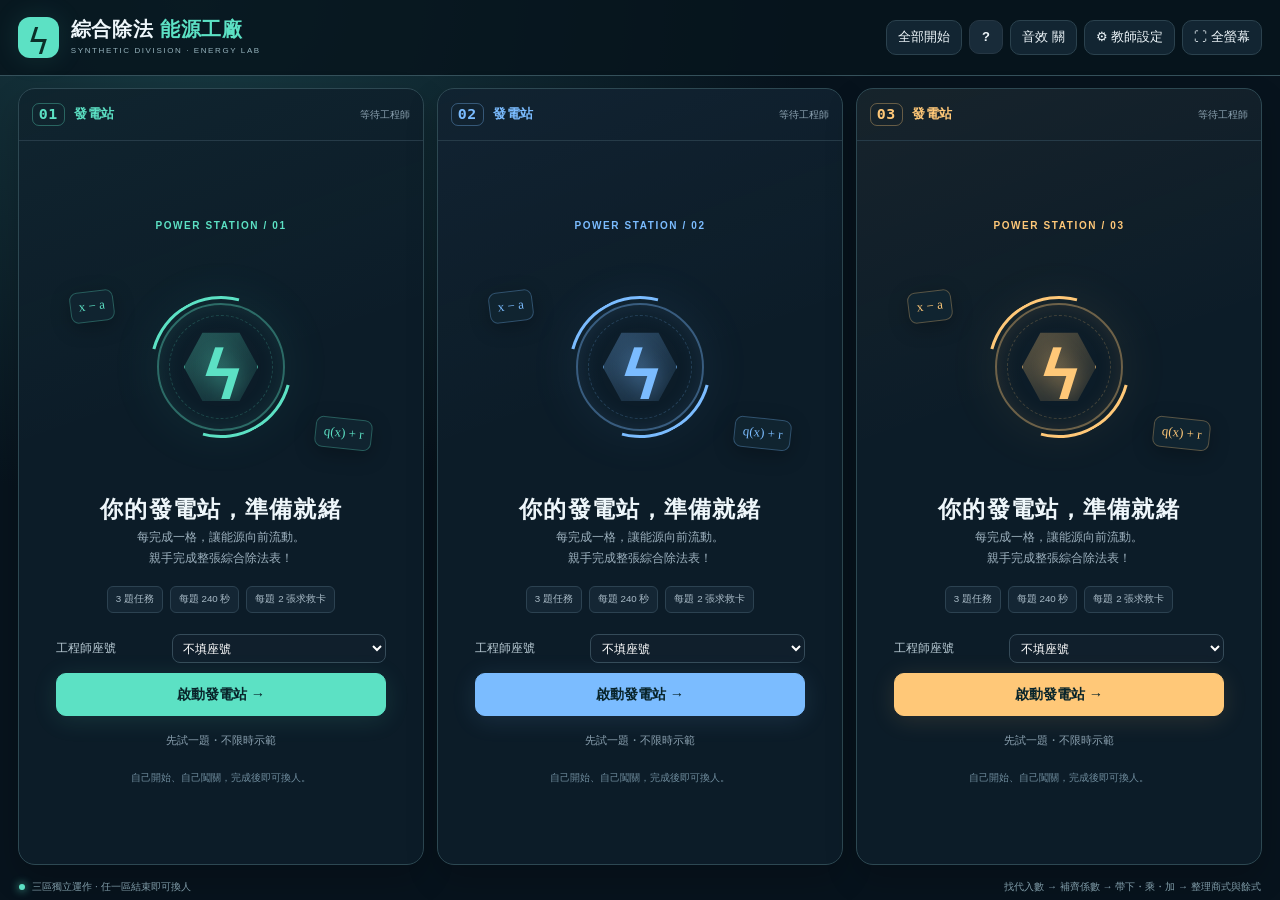
==== index.html @ abb48d7a "Add files via upload v1.1" ====
<!doctype html>
<html lang="zh-Hant">
<head>
  <meta charset="utf-8">
  <meta name="viewport" content="width=device-width, initial-scale=1, maximum-scale=1, user-scalable=no">
  <meta name="theme-color" content="#07141e">
  <meta name="description" content="三人同時、各自獨立練習完整綜合除法的觸控數學遊戲。">
  <title>綜合除法能源工廠｜三人獨立闖關</title>
  <link rel="stylesheet" href="styles.css">
  <script src="math.js" defer></script>
  <script src="app.js" defer></script>
</head>
<body>
  <header class="app-header">
    <div class="brand"><span class="brand-icon">ϟ</span><div><h1>綜合除法<span>能源工廠</span></h1><p>SYNTHETIC DIVISION · ENERGY LAB</p></div></div>
    <nav class="toolbar" aria-label="教師工具">
      <button id="start-all" class="soft">全部開始</button>
      <button id="guide-btn" class="icon-button" title="玩法說明" aria-label="玩法說明">?</button>
      <button id="sound-btn" class="soft" aria-pressed="false">音效 關</button>
      <button id="settings-btn" class="soft">⚙ 教師設定</button>
      <button id="fullscreen-btn" class="soft">⛶ 全螢幕</button>
    </nav>
  </header>
  <main id="lanes" aria-label="三個獨立遊戲區"></main>
  <footer class="app-footer"><span><i class="live-dot"></i>三區獨立運作 · 任一區結束即可換人</span><span id="footer-tip">找代入數 → 補齊係數 → 帶下・乘・加 → 整理商式與餘式</span></footer>
  <dialog id="settings-dialog" class="modal">
    <form id="settings-form">
      <div class="modal-heading"><div><p class="eyebrow">TEACHER CONSOLE</p><h2>教師設定</h2></div><button type="button" data-close="settings-dialog" class="close-button" aria-label="關閉教師設定">×</button></div>
      <p class="modal-note">設定套用至下一回合。開啟設定或說明時，三區計時都會暫停。</p>
      <div class="settings-grid">
        <fieldset><legend>每回合題數</legend><div class="count-row"><label>★ 二次多項式<input name="count2" type="number" min="0" max="10" required></label><label>★★ 三次多項式<input name="count3" type="number" min="0" max="10" required></label><label>★★★ 四次多項式<input name="count4" type="number" min="0" max="10" required></label></div><label class="check"><input name="shuffle" type="checkbox">混合難度順序</label></fieldset>
        <fieldset><legend>作答與提示</legend><label>每題作答時間<select name="seconds"><option value="0">不限時</option><option value="60">60 秒</option><option value="90">90 秒</option><option value="120">120 秒</option><option value="180">180 秒</option><option value="240">240 秒</option><option value="300">300 秒</option><option value="420">420 秒</option><option value="600">600 秒</option></select></label><label>每題求救卡<select name="hints"><option value="0">0 張</option><option value="1">1 張</option><option value="2">2 張</option><option value="3">3 張</option></select></label><label class="check"><input name="guided" type="checkbox">顯示每一步的運算提示</label></fieldset>
        <fieldset><legend>題目數字</legend><label>一般係數範圍<select name="coefficientMax"><option value="3">−3 ～ 3</option><option value="4">−4 ～ 4</option><option value="6">−6 ～ 6</option><option value="9">−9 ～ 9</option></select></label><label>代入數的絕對值上限<select name="rootMax"><option value="1">1</option><option value="2">2</option><option value="3">3</option><option value="4">4</option><option value="5">5</option></select></label><label>額外安排缺項題的機率<select name="missingRate"><option value="0">0%</option><option value="25">25%</option><option value="50">50%</option><option value="75">75%</option><option value="100">100%</option></select></label><label class="check"><input name="leadingOne" type="checkbox">首項係數固定為 1</label><label class="check"><input name="includeZero" type="checkbox">包含除式為 x 的題目</label><small>二次題的係數最多至 ±4、代入數最多至 ±2；首項係數為 ±1～±3，計算過程數值控制在 ±150。</small></fieldset>
        <fieldset><legend>座號與課堂紀錄</legend><div class="count-row two"><label>起始座號<input name="seatMin" type="number" min="1" max="99" required></label><label>結束座號<input name="seatMax" type="number" min="1" max="99" required></label></div><p class="small-copy" id="record-count"></p><button type="button" id="export-btn" class="soft">下載成績 CSV</button><button type="button" id="clear-records" class="text-button">清除紀錄</button><small>設定與最近 100 筆成績儲存在這個瀏覽器；示範練習不列入成績。</small></fieldset>
      </div>
      <p id="settings-error" class="form-error" role="alert"></p>
      <div class="modal-actions"><button type="button" id="defaults-btn" class="soft">恢復預設</button><button type="submit" class="primary">儲存設定</button></div>
    </form>
  </dialog>
  <dialog id="guide-dialog" class="modal guide-modal">
    <div class="modal-heading"><div><p class="eyebrow">HOW TO PLAY</p><h2>讓每一格，都由你完成</h2></div><button data-close="guide-dialog" class="close-button" aria-label="關閉玩法說明">×</button></div>
    <div class="guide-steps"><article><b>01</b><div><h3>找代入數</h3><p>令除式等於 0。例如除以 x + 2，右上角使用 −2。</p></div></article><article><b>02</b><div><h3>補齊係數</h3><p>由高次到常數項依序填入係數；缺少的項也要填 0。</p></div></article><article><b>03</b><div><h3>帶下 → 乘 → 加</h3><p>首項直接帶下。接著用左下的數乘代入數，再與同欄係數相加，反覆完成整張表。</p></div></article><article><b>04</b><div><h3>整理商式與餘式</h3><p>底列最後一格是餘式，其餘是商式係數；商式的次數比被除式少 1。</p></div></article></div>
    <div class="guide-notes"><p>操作亮起的格子，用自己區域的數字鍵盤輸入，再按「確認」。可輸入負數，答錯可以繼續重試。</p><p>每題基本 100 分，每次答錯扣 3 分，基本分最低 20 分；每張求救卡使基本分乘以 0.8。限時模式另加最多 20 分的時間獎勵。未完成的題目不計分，會顯示完整解答。</p></div>
    <button data-close="guide-dialog" class="primary wide">知道了，開始發電！</button>
  </dialog>
  <div id="toast" role="status" aria-live="polite"></div>
</body>
</html>
---- styles.css ----
:root{color-scheme:dark;--bg:#07131d;--surface:#101f2b;--line:#263744;--muted:#8ba1b0;--text:#eef6fa;--mint:#5ce1c4;--font:"Noto Sans TC","Microsoft JhengHei","PingFang TC",sans-serif}
*{box-sizing:border-box;-webkit-tap-highlight-color:transparent}
html,body{height:100%;margin:0;overflow:hidden;overscroll-behavior:none}
body{background:radial-gradient(ellipse at 15% 0%,#183b43 0,transparent 40%),var(--bg);color:var(--text);font:clamp(13px,.95vw,20px)/1.45 var(--font);user-select:none;-webkit-user-select:none;-webkit-touch-callout:none}
button,input,select{font:inherit}button{cursor:pointer;touch-action:manipulation;user-select:none}button:focus-visible,select:focus-visible,input:focus-visible{outline:3px solid var(--mint);outline-offset:3px}button:disabled{cursor:default;opacity:.38}button{color:inherit;border:1px solid var(--line);border-radius:10px;background:#182b39;transition:background .12s,transform .12s}button:active:not(:disabled){transform:translateY(1px);filter:brightness(1.2)}button:hover:not(:disabled){background:#253e4e}button.primary{background:var(--mint);border-color:var(--mint);color:#07251f;font-weight:800;padding:.75em 1.3em}button.primary:hover{background:#8ef0d9}button.soft{padding:.55em .85em;background:#122532;border-color:#2b424e;white-space:nowrap}.text-button{border:0;background:transparent;padding:.6em;color:var(--muted)}.wide{width:100%}.icon-button{width:2.6em;height:2.6em;font-weight:bold}.app-header{height:clamp(58px,8.4vh,92px);padding:0 1.4vw;display:flex;align-items:center;justify-content:space-between;gap:12px;border-bottom:1px solid #35515b;background:#07141dd9}.brand{display:flex;align-items:center;gap:12px;flex-shrink:0}.brand-icon{display:grid;place-items:center;width:clamp(36px,3.2vw,58px);height:clamp(36px,3.2vw,58px);font-size:clamp(30px,2.7vw,52px);background:var(--mint);color:#0b3029;border-radius:12px;box-shadow:0 0 28px #5ce1c420}.brand h1{font-size:clamp(18px,1.55vw,30px);line-height:1.2;margin:0;letter-spacing:.03em}.brand h1 span{color:var(--mint);margin-left:.35em}.brand p{margin:3px 0 0;font-size:clamp(8px,.55vw,11px);letter-spacing:.2em;color:#95b2bc}.toolbar{display:flex;gap:7px;align-items:center}.app-footer{position:absolute;bottom:0;height:26px;width:100%;display:flex;justify-content:space-between;align-items:center;padding:0 1.5vw;color:#7f9ba7;font-size:clamp(10px,.7vw,13px);gap:12px}.live-dot{display:inline-block;width:6px;height:6px;background:var(--mint);border-radius:50%;margin-right:7px;box-shadow:0 0 8px #5ce1c4}
#lanes{height:calc(100dvh - clamp(58px,8.4vh,92px) - 26px);display:grid;grid-template-columns:repeat(3,minmax(0,1fr));gap:clamp(9px,1vw,20px);padding:clamp(9px,1vw,20px) 1.4vw 9px}.lane{--accent:#5ce1c4;--accent-rgb:92,225,196;position:relative;min-width:0;min-height:0;border:1px solid #2d4852;border-radius:17px;background:linear-gradient(160deg,rgba(var(--accent-rgb),.045),transparent 40%),#0c1c28;display:flex;flex-direction:column;overflow:hidden;box-shadow:0 14px 32px #0003}.lane:nth-child(2){--accent:#7bbcff;--accent-rgb:123,188,255}.lane:nth-child(3){--accent:#ffc878;--accent-rgb:255,200,120}.lane-header{height:clamp(43px,5.7vh,66px);display:flex;align-items:center;justify-content:space-between;padding:0 clamp(10px,1vw,20px);border-bottom:1px solid #263b48;flex-shrink:0}.lane-name{display:flex;align-items:center;gap:9px;font-weight:700;color:var(--accent);letter-spacing:.05em}.lane-number{font-family:monospace;font-size:1.15em;border:1px solid rgba(var(--accent-rgb),.35);border-radius:7px;padding:0 6px}.lane-status{font-size:.8em;color:var(--muted);display:flex;gap:8px;align-items:center}.lane-status b{font-variant-numeric:tabular-nums;color:#e7f2f7}.lane-body{padding:clamp(10px,1vw,18px);display:flex;flex-direction:column;min-height:0;flex:1;gap:clamp(6px,.8vh,11px)}.eyebrow{font-size:clamp(10px,.7vw,13px);font-weight:700;letter-spacing:.16em;color:var(--accent,var(--mint));margin:0 0 7px}.ready-body{align-items:center;justify-content:center;text-align:center;gap:clamp(12px,2vh,25px)}.station-visual{width:min(80%,310px);height:clamp(125px,24vh,275px);position:relative;display:flex;align-items:center;justify-content:center}.station-ring{width:clamp(100px,10vw,190px);height:clamp(100px,10vw,190px);border-radius:50%;border:2px solid rgba(var(--accent-rgb),.4);display:flex;justify-content:center;align-items:center;position:relative;box-shadow:inset 0 0 24px rgba(var(--accent-rgb),.12),0 0 55px rgba(var(--accent-rgb),.08)}.station-ring:before{content:"";position:absolute;inset:10px;border:1px dashed rgba(var(--accent-rgb),.2);border-radius:50%;animation:spin 30s linear infinite}.station-ring:after{content:"";position:absolute;inset:-9px;border:3px solid transparent;border-top-color:var(--accent);border-bottom-color:var(--accent);border-radius:50%;transform:rotate(-30deg)}.energy-core{width:60%;height:60%;display:grid;place-items:center;background:linear-gradient(145deg,rgba(var(--accent-rgb),.3),rgba(var(--accent-rgb),.05));border:1px solid rgba(var(--accent-rgb),.6);clip-path:polygon(25% 4%,75% 4%,100% 50%,75% 96%,25% 96%,0 50%);font-size:clamp(40px,5vw,84px);font-weight:900;color:var(--accent);text-shadow:0 0 25px rgba(var(--accent-rgb),.6)}.floating-tag{position:absolute;border:1px solid rgba(var(--accent-rgb),.3);background:#102430;padding:.4em .6em;border-radius:8px;font-family:Georgia,serif;color:var(--accent);box-shadow:0 5px 20px #0004}.tag-one{left:0;top:15%;transform:rotate(-7deg)}.tag-two{right:0;bottom:12%;transform:rotate(6deg)}.station-label{margin:0;font-size:clamp(21px,1.8vw,36px);letter-spacing:.05em}.ready-description{margin:0;color:#9eb2bf;font-size:.9em;line-height:1.8}.mission-pills{display:flex;gap:7px;justify-content:center;flex-wrap:wrap}.mission-pills span{font-size:.75em;padding:5px 8px;border:1px solid #2c4251;background:#142634;border-radius:6px;color:#a9bbc7}.ready-controls{width:min(100%,330px);display:grid;gap:10px;margin-top:3px}.seat-select-row{display:flex;align-items:center;justify-content:space-between;gap:12px;color:#b9cbd5;font-size:.9em}.seat-select-row select{min-width:65%;padding:.55em;border:1px solid #354b59;border-radius:8px;background:#101f2c;color:white}.start-button{background:var(--accent);color:#09252b;font-weight:900;font-size:1.1em;padding:.7em;border-color:var(--accent);box-shadow:0 4px 24px rgba(var(--accent-rgb),.13)}.start-button:hover:not(:disabled){background:var(--accent);filter:brightness(1.1)}.demo-button{background:transparent;color:var(--muted);font-size:.85em;padding:.5em;border:0}.tiny-note{font-size:.75em;color:#708d9e;margin:0}
.question-line{display:flex;align-items:center;justify-content:space-between;gap:6px;color:#9eb3bf;font-size:.8em;flex-shrink:0}.question-line .stars{color:var(--accent);font-size:1.1em;letter-spacing:2px}.question-card{background:#071722;border:1px solid #263d4b;border-radius:11px;padding:clamp(7px,.9vh,13px) 10px;flex-shrink:0}.question-label{font-size:.7em;letter-spacing:.08em;color:#7794a5;margin:0 0 3px}.equation{font-family:Cambria,"Times New Roman",serif;font-size:clamp(20px,1.7vw,36px);line-height:1.3;white-space:nowrap;text-align:center;font-variant-numeric:lining-nums}.equation sup{font-size:.62em;vertical-align:super}.divisor-tag{display:inline-block;color:var(--accent);margin-left:6px}.stage-track{display:grid;grid-template-columns:repeat(4,1fr);gap:4px;flex-shrink:0}.stage-track span{text-align:center;font-size:.67em;padding:4px 1px;border-bottom:2px solid #2a3c48;color:#627f90}.stage-track .done{border-color:rgba(var(--accent-rgb),.5);color:#9bb9c2}.stage-track .current{border-color:var(--accent);color:var(--accent);font-weight:700}.table-wrap{padding:clamp(5px,1vh,14px) 0 0;flex-shrink:0}.synth-table{display:grid;grid-template-columns:23px repeat(var(--cols),minmax(0,1fr)) minmax(35px,.95fr);gap:4px;align-items:center}.row-name{color:#6b8798;font-size:.65em;writing-mode:horizontal-tb;line-height:1.2;text-align:center}.cell{min-width:0;height:clamp(31px,4.8vh,64px);font-family:Cambria,Georgia,serif;font-size:clamp(19px,1.6vw,35px);border:1px solid #2a4150;background:#122736;border-radius:7px;color:#a4bccb;padding:0;display:grid;place-items:center;font-variant-numeric:tabular-nums}.cell .placeholder{font-family:var(--font);font-size:.5em;color:#506e80}.cell.locked{opacity:.65}.cell.filled{color:#e3f1f8;background:#183141;border-color:#345565}.cell.active{border:2px solid var(--accent);color:var(--accent);background:rgba(var(--accent-rgb),.1);box-shadow:0 0 15px rgba(var(--accent-rgb),.13)}.cell.active .placeholder{color:var(--accent);font-size:.55em}.root-cell{border-left:3px solid var(--accent);margin-left:2px}.root-spacer{height:100%;border-left:1px solid #385161;margin-left:2px}.pass-arrow{font-size:1.1em;text-align:center;color:#6f91a5}.sum-rule{height:1px;grid-column:2/-2;background:#557180;margin:2px 0}.bottom-cell.remainder-cell{background:#302b20;border-color:#61533a;color:#e2c78e}.bottom-cell.remainder-cell.active{border-color:var(--accent);background:rgba(var(--accent-rgb),.1)}.answer-group-label{grid-column:2 / span var(--degree);text-align:center;font-size:.65em;color:#7da2b2;border-top:2px solid #426376;padding:3px 0 0}.remainder-label{font-size:.65em;color:#c5ab76;text-align:center;border-top:2px solid #8f7746;padding:3px 0 0}.result-area{border:1px solid #263d4b;background:#0a1924;border-radius:10px;padding:6px 9px;display:flex;align-items:center;gap:9px;flex-shrink:0}.result-label{font-size:.7em;color:#7d9bac;min-width:2.5em;line-height:1.4}.quotient-inputs{display:grid;grid-template-columns:repeat(var(--degree),minmax(0,1fr));gap:4px;flex:1;min-width:0}.output-cell{height:clamp(27px,3.8vh,47px);font-size:clamp(17px,1.4vw,28px)}.output-item{min-width:0}.output-item small{display:block;font-family:Cambria,serif;text-align:center;font-size:.6em;color:#7796a7;line-height:1.25}.remainder-output{width:20%;min-width:48px}.remainder-output .output-cell{width:100%}.operation-box{background:rgba(var(--accent-rgb),.055);border-left:3px solid var(--accent);border-radius:5px;padding:6px 9px;min-height:clamp(49px,7vh,88px);display:flex;flex-direction:column;justify-content:center;flex-shrink:0}.operation-title{font-weight:700;font-size:clamp(13px,1.02vw,21px);color:#dcebf2;line-height:1.4}.operation-sub{color:#8ba9ba;font-size:.74em;line-height:1.45;margin-top:2px}.operation-box.error{border-color:#ff8d8d;background:#ff79790b}.operation-box.error .operation-title{color:#ffb3b3}.operation-box.hint .operation-title{color:#ffe0a0}.operation-box.hint{border-color:#ffd185}.answer-controls{display:flex;gap:7px;align-items:center;margin-top:auto;flex-shrink:0}.entry-display{height:clamp(33px,4.9vh,60px);border:1px solid #395666;border-radius:8px;background:#061621;display:flex;align-items:center;justify-content:space-between;padding:0 11px;flex:1;font-family:Cambria,serif;font-size:clamp(22px,1.9vw,35px);color:var(--accent);font-variant-numeric:tabular-nums}.entry-display:empty:before{content:"輸入數字";font-family:var(--font);font-size:.45em;color:#607e91}.entry-display.empty{color:#5e7c8f;font-family:var(--font);font-size:.8em}.hint-button{height:clamp(33px,4.9vh,60px);font-size:.73em;background:#302b20;color:#f2ce8d;border-color:#615038;padding:0 9px;white-space:nowrap}.keypad{display:grid;grid-template-columns:repeat(4,1fr);gap:clamp(4px,.5vh,7px);flex-shrink:0}.keypad button{height:clamp(31px,4.9vh,60px);font-size:clamp(17px,1.4vw,30px);font-weight:600;background:#1a3040;border-color:#2d485a;border-radius:8px;padding:0;position:relative}.keypad button.utility{font-size:clamp(12px,.85vw,18px);background:#122636;color:#a1bbc9}.keypad button.confirm{background:var(--accent);border-color:var(--accent);color:#09252b;font-size:clamp(14px,1.1vw,23px);font-weight:800;grid-column:span 2}.keypad button.zero{grid-column:span 2}.mini-footer{display:flex;justify-content:space-between;gap:8px;font-size:.64em;color:#69899a;flex-shrink:0}.mini-footer .danger{color:#ff9d93}.energy-meter{height:3px;background:#253846;flex-shrink:0;margin-top:-2px;border-radius:5px;overflow:hidden}.energy-meter span{display:block;height:100%;background:var(--accent);transition:width .2s;box-shadow:0 0 10px var(--accent)}.timer.urgent{color:#ffab93;animation:blink 1s infinite}.pause-badge{color:#ffe0a0;font-size:.75em}
.question-complete{justify-content:center;align-items:center;text-align:center;gap:clamp(8px,1.6vh,22px)}.completion-icon{height:clamp(58px,10vh,110px);width:clamp(58px,10vh,110px);display:grid;place-items:center;border-radius:50%;border:2px solid var(--accent);color:var(--accent);font-size:clamp(32px,4vw,70px);background:rgba(var(--accent-rgb),.1);box-shadow:0 0 40px rgba(var(--accent-rgb),.12)}.completion-icon.timeout{color:#ffc878;border-color:#ffc878}.question-complete h2{font-size:clamp(23px,2vw,40px);margin:0}.score-gain{font-size:clamp(24px,2.2vw,44px);font-weight:900;color:var(--accent);line-height:1.1}.score-gain small{font-size:.4em;font-weight:400;color:#91aebb;margin-left:5px}.solution-card{padding:clamp(10px,1.3vh,20px);background:#071722;border:1px solid #314b5b;border-radius:10px;width:100%;text-align:left}.solution-card .solution-title{font-size:.75em;color:#8ca9b9;margin:0 0 5px}.solution-math{font-family:Cambria,"Times New Roman",serif;font-size:clamp(21px,1.7vw,34px);color:var(--accent);line-height:1.6}.identity{font-family:Cambria,serif;font-size:.9em;color:#9eb9c6;margin:9px 0 0;line-height:1.8;word-break:break-word}.review-table{width:100%;max-width:400px;display:grid;grid-template-columns:repeat(var(--cols),1fr) 1fr;gap:4px;font-family:Cambria,serif;font-size:clamp(18px,1.3vw,28px);text-align:center}.review-table span{padding:2px}.review-table .review-root{border-left:2px solid var(--accent);color:var(--accent)}.review-table .review-bottom{border-top:1px solid #688597;color:var(--accent)}.round-stats{display:grid;grid-template-columns:repeat(3,1fr);gap:8px;width:100%}.stat-box{padding:9px 2px;border:1px solid #294452;border-radius:9px;background:#102432}.stat-box b{display:block;color:#d6eaf4;font-size:clamp(19px,1.6vw,32px)}.stat-box span{color:#8ba7b7;font-size:.7em}.result-caption{color:#91a9b8;font-size:.82em;margin:0}.end-controls{display:grid;gap:9px;width:min(100%,330px)}.secondary{padding:.65em;background:transparent;color:#8eaab9}.celebrate .completion-icon{animation:pop .45s ease}.energy-particle{position:absolute;width:6px;height:6px;border-radius:2px;background:var(--accent);pointer-events:none;animation:particle .8s ease forwards;z-index:5;left:50%;top:50%}.lane.success-flash{box-shadow:inset 0 0 35px rgba(var(--accent-rgb),.14)}
.modal{width:min(920px,92vw);max-height:90dvh;overflow:auto;padding:clamp(18px,2.5vw,35px);background:#10212f;border:1px solid #406273;border-radius:20px;color:var(--text);box-shadow:0 30px 130px #0009;font-size:16px;user-select:text}.modal::backdrop{background:#020b12c9;backdrop-filter:blur(7px)}.modal-heading{display:flex;justify-content:space-between;align-items:center;gap:16px}.modal-heading h2{font-size:28px;margin:0}.close-button{width:38px;height:38px;background:#1c3342;border-color:#355363;font-size:25px;line-height:1}.modal-note{font-size:14px;color:#8ba8b9;margin:16px 0 22px}.settings-grid{display:grid;grid-template-columns:1fr 1fr;gap:18px}.settings-grid fieldset{margin:0;border:1px solid #304b5c;border-radius:12px;padding:14px}.settings-grid legend{padding:0 8px;color:#a6c9d7;font-weight:700}.settings-grid label{display:flex;align-items:center;justify-content:space-between;gap:10px;font-size:14px;margin:10px 0}.settings-grid select,.settings-grid input[type=number]{background:#071a27;color:#e2f2fa;border:1px solid #38596c;border-radius:6px;padding:8px;min-width:85px;max-width:52%}.settings-grid input[type=number]{width:65px;min-width:55px;text-align:center}.settings-grid .check{justify-content:flex-start}.settings-grid .check input{width:18px;height:18px;accent-color:var(--mint);margin:0}.settings-grid small{font-size:12px;color:#7c9bab;line-height:1.7;display:block;margin-top:10px}.small-copy{color:#93b0bf;font-size:14px}.form-error{color:#ffa5a5;font-size:14px}.modal-actions{display:flex;justify-content:space-between;gap:12px;margin-top:20px}.guide-modal{width:min(700px,92vw)}.guide-steps{display:grid;gap:15px;margin:26px 0}.guide-steps article{display:flex;gap:16px;align-items:flex-start}.guide-steps article>b{flex-shrink:0;font-family:monospace;color:var(--mint);font-size:22px;border:1px solid #3a706c;border-radius:9px;width:47px;height:47px;display:grid;place-items:center}.guide-steps h3{margin:0 0 5px;font-size:18px}.guide-steps p{margin:0;color:#9ab4c3;font-size:14px;line-height:1.7}.guide-notes{border-top:1px solid #324d5f;padding-top:5px;margin-bottom:20px;font-size:13px;color:#8fabbc;line-height:1.8}#toast{position:fixed;bottom:38px;left:50%;transform:translateX(-50%) translateY(25px);background:#244353;border:1px solid #4e7c8f;color:#e1f2fa;padding:12px 24px;border-radius:10px;z-index:30;opacity:0;pointer-events:none;transition:.2s;font-size:15px;max-width:85vw;text-align:center}#toast.show{opacity:1;transform:translateX(-50%) translateY(0)}
@keyframes spin{to{transform:rotate(360deg)}}@keyframes blink{50%{opacity:.5}}@keyframes pop{50%{transform:scale(1.13)}}@keyframes particle{to{transform:translate(var(--dx),var(--dy)) rotate(120deg);opacity:0}}
@media(min-height:1000px){.lane-body{gap:12px}.table-wrap{padding-top:14px}.synth-table{gap:7px}.result-area{padding:9px 12px}.operation-box{padding:10px 12px}.mini-footer{font-size:.7em}}
@media(max-height:760px){.lane-body{gap:5px;padding:9px}.ready-body{gap:12px}.question-line{font-size:.72em}.table-wrap{padding-top:3px}.synth-table{gap:3px}.result-area{padding:4px 6px}.operation-box{padding:5px 8px;min-height:47px}.operation-sub{font-size:.69em}.stage-track span{padding:3px 0}.app-footer{height:21px}#lanes{height:calc(100dvh - clamp(58px,8.4vh,92px) - 21px)}.toolbar button{font-size:12px}.ready-description{font-size:.8em}.station-visual{height:145px}.question-complete{gap:9px}.identity{font-size:.8em}}
@media(max-width:1050px){.brand p{display:none}.toolbar{gap:5px}.toolbar .soft{padding:7px 8px}.brand h1{font-size:16px}.brand-icon{width:32px;height:32px;font-size:28px}.brand{gap:7px}.brand h1 span{display:block;margin:0}.synth-table{grid-template-columns:18px repeat(var(--cols),minmax(0,1fr)) minmax(29px,.85fr)}.cell{font-size:19px}.operation-title{font-size:12px}.operation-sub{font-size:10px}.hint-button{font-size:10px;padding:0 6px}.lane-header{padding:0 9px}.lane-name{gap:5px}.lane-status{font-size:.7em}.mini-footer{font-size:9px}.question-card{padding:6px}.equation{font-size:19px}#footer-tip{display:none}}
@media(max-width:650px){.app-header{height:62px;padding:0 9px}.brand h1{font-size:13px}.brand-icon{display:none}.toolbar{gap:4px}.toolbar .soft{padding:6px;font-size:10px}.icon-button{width:26px;height:29px}#start-all{display:none}#lanes{grid-template-columns:1fr;height:calc(100dvh - 86px);overflow-y:auto;scroll-snap-type:y mandatory;padding:8px;gap:10px}.lane{min-height:calc(100dvh - 102px);scroll-snap-align:start}.lane-body{padding:10px 14px}.lane-header{min-height:42px}.equation{font-size:25px}.cell{font-size:23px}.operation-title{font-size:15px}.operation-sub{font-size:12px}.hint-button{font-size:12px}.mini-footer{font-size:10px}.ready-body{gap:18px}.station-visual{height:180px}.station-ring{width:140px;height:140px}.settings-grid{grid-template-columns:1fr}.modal{padding:20px}.modal-heading h2{font-size:23px}.app-footer{font-size:9px;justify-content:center}.question-complete{gap:14px}}
@media(prefers-reduced-motion:reduce){*,*:before,*:after{animation:none!important;transition:none!important}}
.sum-rule{grid-column:1/-1}
.output-cell{width:100%}
#lanes{touch-action:none}
@media(max-width:650px){#lanes{touch-action:pan-y}}
.cell:disabled{opacity:1;cursor:default}
.cell.locked:disabled{opacity:.5}
.completed-table-mini{flex-shrink:0;display:flex;justify-content:center;padding:5px 0}
@media(max-height:760px) and (min-width:651px){.question-label,.stage-track{display:none}.question-card{padding:7px}.table-wrap{padding-top:0}.cell{height:32px}.keypad button{height:32px}.answer-controls .entry-display,.hint-button{height:32px}.completed-table-mini{padding:0}.review-table span{padding:1px}.review-table{font-size:19px}.operation-box{min-height:43px}.mini-footer{line-height:1.1}}
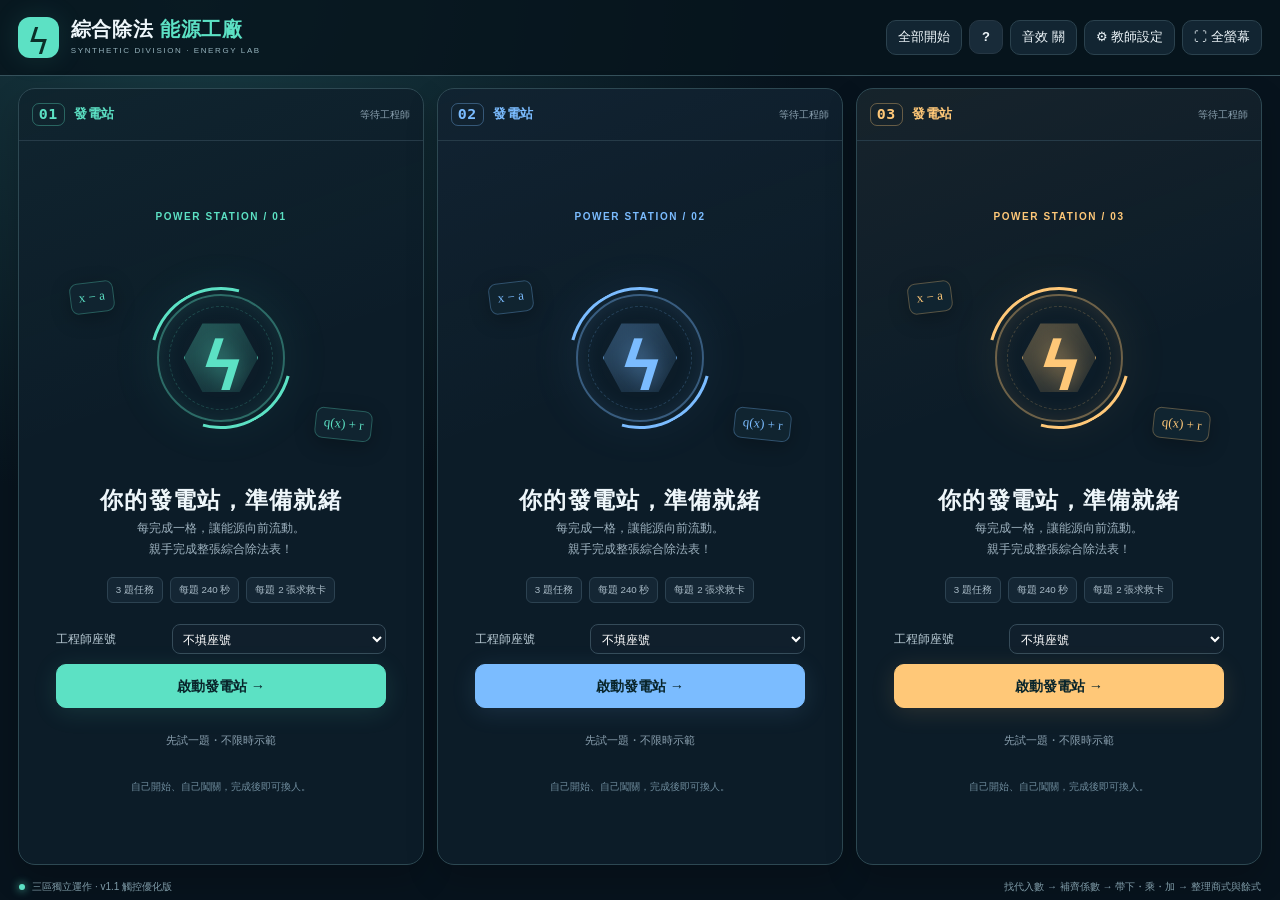
==== commit ee91e8a5: "Add files via upload v1.3" ====
--- a/index.html
+++ b/index.html
@@ -6,9 +6,10 @@
   <meta name="theme-color" content="#07141e">
   <meta name="description" content="三人同時、各自獨立練習完整綜合除法的觸控數學遊戲。">
   <title>綜合除法能源工廠｜三人獨立闖關</title>
-  <link rel="stylesheet" href="styles.css">
-  <script src="math.js" defer></script>
-  <script src="app.js" defer></script>
+  <link rel="stylesheet" href="styles.css?v=1.1.0">
+  <script src="math.js?v=1.1.0" defer></script>
+  <script src="touch-input.js?v=1.1.0" defer></script>
+  <script src="app.js?v=1.1.0" defer></script>
 </head>
 <body>
   <header class="app-header">
@@ -22,11 +23,12 @@
     </nav>
   </header>
   <main id="lanes" aria-label="三個獨立遊戲區"></main>
-  <footer class="app-footer"><span><i class="live-dot"></i>三區獨立運作 · 任一區結束即可換人</span><span id="footer-tip">找代入數 → 補齊係數 → 帶下・乘・加 → 整理商式與餘式</span></footer>
+  <footer class="app-footer"><span><i class="live-dot"></i>三區獨立運作 · v1.1 觸控優化版</span><span id="footer-tip">找代入數 → 補齊係數 → 帶下・乘・加 → 整理商式與餘式</span></footer>
   <dialog id="settings-dialog" class="modal">
     <form id="settings-form">
       <div class="modal-heading"><div><p class="eyebrow">TEACHER CONSOLE</p><h2>教師設定</h2></div><button type="button" data-close="settings-dialog" class="close-button" aria-label="關閉教師設定">×</button></div>
       <p class="modal-note">設定套用至下一回合。開啟設定或說明時，三區計時都會暫停。</p>
+      <button type="button" id="touch-test-btn" class="soft">三人觸控測試</button>
       <div class="settings-grid">
         <fieldset><legend>每回合題數</legend><div class="count-row"><label>★ 二次多項式<input name="count2" type="number" min="0" max="10" required></label><label>★★ 三次多項式<input name="count3" type="number" min="0" max="10" required></label><label>★★★ 四次多項式<input name="count4" type="number" min="0" max="10" required></label></div><label class="check"><input name="shuffle" type="checkbox">混合難度順序</label></fieldset>
         <fieldset><legend>作答與提示</legend><label>每題作答時間<select name="seconds"><option value="0">不限時</option><option value="60">60 秒</option><option value="90">90 秒</option><option value="120">120 秒</option><option value="180">180 秒</option><option value="240">240 秒</option><option value="300">300 秒</option><option value="420">420 秒</option><option value="600">600 秒</option></select></label><label>每題求救卡<select name="hints"><option value="0">0 張</option><option value="1">1 張</option><option value="2">2 張</option><option value="3">3 張</option></select></label><label class="check"><input name="guided" type="checkbox">顯示每一步的運算提示</label></fieldset>
@@ -37,6 +39,19 @@
       <div class="modal-actions"><button type="button" id="defaults-btn" class="soft">恢復預設</button><button type="submit" class="primary">儲存設定</button></div>
     </form>
   </dialog>
+  <dialog id="touch-dialog" class="modal touch-modal">
+    <div class="modal-heading"><h2>三人觸控測試</h2><button data-close="touch-dialog" class="close-button" aria-label="關閉觸控測試">×</button></div>
+    <p class="modal-note">三人各按一區：每按下一次，數字應立即加 1。接著三人同時按住，確認「最多同時觸點」是否達到 3。測試期間遊戲計時暫停。</p>
+    <div id="touch-pads" class="touch-pads">
+      <button data-action="test" data-pad="0">左區<b>0</b><span>次有效輸入</span></button>
+      <button data-action="test" data-pad="1">中區<b>0</b><span>次有效輸入</span></button>
+      <button data-action="test" data-pad="2">右區<b>0</b><span>次有效輸入</span></button>
+    </div>
+    <p class="touch-stats">目前觸點 <b id="touch-current">0</b> · 最多同時觸點 <b id="touch-max">0</b></p>
+    <p id="touch-source" class="small-copy">等待操作</p>
+    <p class="small-copy">這裡顯示網頁實際收到的觸控。若三人同時按住仍只有 1 點，或次數沒有增加，可用同一頁比較無線 Touchback 與有線 USB 觸控回傳。使用一般滑鼠測試時，不會顯示多個觸點。</p>
+    <button id="touch-reset" class="soft">重新計數</button>
+  </dialog>
   <dialog id="guide-dialog" class="modal guide-modal">
     <div class="modal-heading"><div><p class="eyebrow">HOW TO PLAY</p><h2>讓每一格，都由你完成</h2></div><button data-close="guide-dialog" class="close-button" aria-label="關閉玩法說明">×</button></div>
     <div class="guide-steps"><article><b>01</b><div><h3>找代入數</h3><p>令除式等於 0。例如除以 x + 2，右上角使用 −2。</p></div></article><article><b>02</b><div><h3>補齊係數</h3><p>由高次到常數項依序填入係數；缺少的項也要填 0。</p></div></article><article><b>03</b><div><h3>帶下 → 乘 → 加</h3><p>首項直接帶下。接著用左下的數乘代入數，再與同欄係數相加，反覆完成整張表。</p></div></article><article><b>04</b><div><h3>整理商式與餘式</h3><p>底列最後一格是餘式，其餘是商式係數；商式的次數比被除式少 1。</p></div></article></div>
--- a/styles.css
+++ b/styles.css
@@ -20,4 +20,18 @@
 .cell:disabled{opacity:1;cursor:default}
 .cell.locked:disabled{opacity:.5}
 .completed-table-mini{flex-shrink:0;display:flex;justify-content:center;padding:5px 0}
-@media(max-height:760px) and (min-width:651px){.question-label,.stage-track{display:none}.question-card{padding:7px}.table-wrap{padding-top:0}.cell{height:32px}.keypad button{height:32px}.answer-controls .entry-display,.hint-button{height:32px}.completed-table-mini{padding:0}.review-table span{padding:1px}.review-table{font-size:19px}.operation-box{min-height:43px}.mini-footer{line-height:1.1}}
+.work-area{display:contents}
+#lanes button[data-key],#lanes button[data-action],#touch-pads button{touch-action:none}
+#lanes button:active:not(:disabled),#lanes button.touch-pressed:not(:disabled),#touch-pads button.touch-pressed{transform:none;filter:brightness(1.35);box-shadow:inset 0 0 0 2px #d2ffefb0}
+.keypad button{height:clamp(44px,5.2vh,68px);min-height:44px}
+.hint-button,.start-button,.demo-button{min-height:44px}
+.mini-footer{align-items:center}
+.mini-footer button[data-action="leave"]{min-height:32px;min-width:70px}
+.touch-pads{display:grid;grid-template-columns:repeat(3,minmax(0,1fr));gap:16px;touch-action:none;user-select:none}
+.touch-pads button{height:230px;font-size:22px;border:2px solid #5ce1c4;background:#143a3b;color:#b5fff0}
+.touch-pads button:nth-child(2){border-color:#7bbcff;background:#193752;color:#c8e2ff}
+.touch-pads button:nth-child(3){border-color:#ffc878;background:#42331e;color:#ffe4bb}
+.touch-pads b{display:block;font-size:64px;font-variant-numeric:tabular-nums}
+.touch-pads span{display:block;font-size:14px}
+.touch-stats{text-align:center;font-size:20px}.touch-stats b{color:var(--mint)}
+@media(max-height:760px) and (min-width:651px){.question-label,.stage-track{display:none}.question-card{padding:7px}.table-wrap{padding-top:0}.cell{height:32px}.keypad button{height:44px}.answer-controls .entry-display,.hint-button{height:32px}.completed-table-mini{padding:0}.review-table span{padding:1px}.review-table{font-size:19px}.operation-box{min-height:43px}.mini-footer{line-height:1.1}}
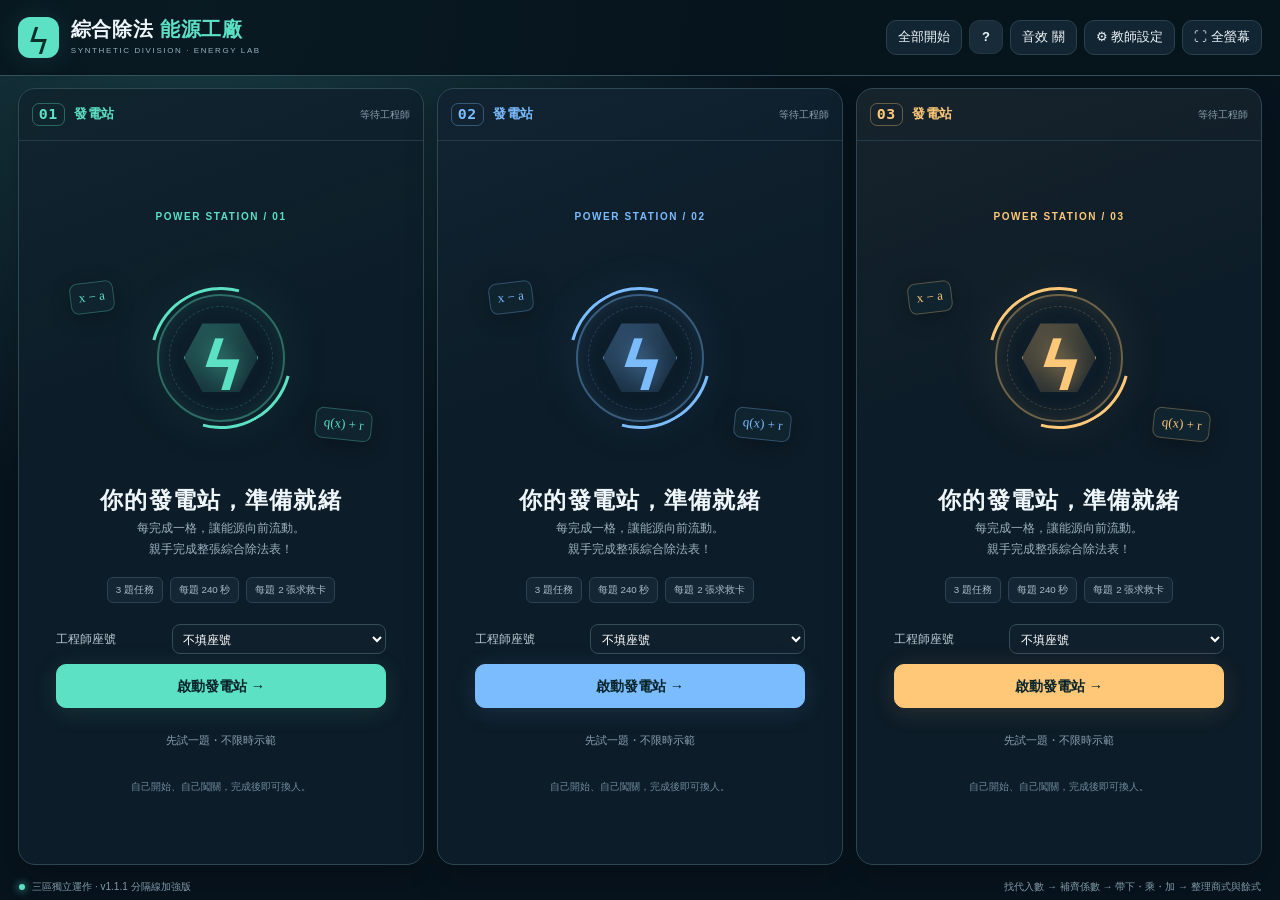
==== commit 837d59b0: "Add files via upload v1.1.1" ====
--- a/index.html
+++ b/index.html
@@ -6,10 +6,10 @@
   <meta name="theme-color" content="#07141e">
   <meta name="description" content="三人同時、各自獨立練習完整綜合除法的觸控數學遊戲。">
   <title>綜合除法能源工廠｜三人獨立闖關</title>
-  <link rel="stylesheet" href="styles.css?v=1.1.0">
-  <script src="math.js?v=1.1.0" defer></script>
-  <script src="touch-input.js?v=1.1.0" defer></script>
-  <script src="app.js?v=1.1.0" defer></script>
+  <link rel="stylesheet" href="styles.css?v=1.1.1">
+  <script src="math.js?v=1.1.1" defer></script>
+  <script src="touch-input.js?v=1.1.1" defer></script>
+  <script src="app.js?v=1.1.1" defer></script>
 </head>
 <body>
   <header class="app-header">
@@ -23,7 +23,7 @@
     </nav>
   </header>
   <main id="lanes" aria-label="三個獨立遊戲區"></main>
-  <footer class="app-footer"><span><i class="live-dot"></i>三區獨立運作 · v1.1 觸控優化版</span><span id="footer-tip">找代入數 → 補齊係數 → 帶下・乘・加 → 整理商式與餘式</span></footer>
+  <footer class="app-footer"><span><i class="live-dot"></i>三區獨立運作 · v1.1.1 分隔線加強版</span><span id="footer-tip">找代入數 → 補齊係數 → 帶下・乘・加 → 整理商式與餘式</span></footer>
   <dialog id="settings-dialog" class="modal">
     <form id="settings-form">
       <div class="modal-heading"><div><p class="eyebrow">TEACHER CONSOLE</p><h2>教師設定</h2></div><button type="button" data-close="settings-dialog" class="close-button" aria-label="關閉教師設定">×</button></div>
--- a/styles.css
+++ b/styles.css
@@ -4,22 +4,26 @@
 body{background:radial-gradient(ellipse at 15% 0%,#183b43 0,transparent 40%),var(--bg);color:var(--text);font:clamp(13px,.95vw,20px)/1.45 var(--font);user-select:none;-webkit-user-select:none;-webkit-touch-callout:none}
 button,input,select{font:inherit}button{cursor:pointer;touch-action:manipulation;user-select:none}button:focus-visible,select:focus-visible,input:focus-visible{outline:3px solid var(--mint);outline-offset:3px}button:disabled{cursor:default;opacity:.38}button{color:inherit;border:1px solid var(--line);border-radius:10px;background:#182b39;transition:background .12s,transform .12s}button:active:not(:disabled){transform:translateY(1px);filter:brightness(1.2)}button:hover:not(:disabled){background:#253e4e}button.primary{background:var(--mint);border-color:var(--mint);color:#07251f;font-weight:800;padding:.75em 1.3em}button.primary:hover{background:#8ef0d9}button.soft{padding:.55em .85em;background:#122532;border-color:#2b424e;white-space:nowrap}.text-button{border:0;background:transparent;padding:.6em;color:var(--muted)}.wide{width:100%}.icon-button{width:2.6em;height:2.6em;font-weight:bold}.app-header{height:clamp(58px,8.4vh,92px);padding:0 1.4vw;display:flex;align-items:center;justify-content:space-between;gap:12px;border-bottom:1px solid #35515b;background:#07141dd9}.brand{display:flex;align-items:center;gap:12px;flex-shrink:0}.brand-icon{display:grid;place-items:center;width:clamp(36px,3.2vw,58px);height:clamp(36px,3.2vw,58px);font-size:clamp(30px,2.7vw,52px);background:var(--mint);color:#0b3029;border-radius:12px;box-shadow:0 0 28px #5ce1c420}.brand h1{font-size:clamp(18px,1.55vw,30px);line-height:1.2;margin:0;letter-spacing:.03em}.brand h1 span{color:var(--mint);margin-left:.35em}.brand p{margin:3px 0 0;font-size:clamp(8px,.55vw,11px);letter-spacing:.2em;color:#95b2bc}.toolbar{display:flex;gap:7px;align-items:center}.app-footer{position:absolute;bottom:0;height:26px;width:100%;display:flex;justify-content:space-between;align-items:center;padding:0 1.5vw;color:#7f9ba7;font-size:clamp(10px,.7vw,13px);gap:12px}.live-dot{display:inline-block;width:6px;height:6px;background:var(--mint);border-radius:50%;margin-right:7px;box-shadow:0 0 8px #5ce1c4}
 #lanes{height:calc(100dvh - clamp(58px,8.4vh,92px) - 26px);display:grid;grid-template-columns:repeat(3,minmax(0,1fr));gap:clamp(9px,1vw,20px);padding:clamp(9px,1vw,20px) 1.4vw 9px}.lane{--accent:#5ce1c4;--accent-rgb:92,225,196;position:relative;min-width:0;min-height:0;border:1px solid #2d4852;border-radius:17px;background:linear-gradient(160deg,rgba(var(--accent-rgb),.045),transparent 40%),#0c1c28;display:flex;flex-direction:column;overflow:hidden;box-shadow:0 14px 32px #0003}.lane:nth-child(2){--accent:#7bbcff;--accent-rgb:123,188,255}.lane:nth-child(3){--accent:#ffc878;--accent-rgb:255,200,120}.lane-header{height:clamp(43px,5.7vh,66px);display:flex;align-items:center;justify-content:space-between;padding:0 clamp(10px,1vw,20px);border-bottom:1px solid #263b48;flex-shrink:0}.lane-name{display:flex;align-items:center;gap:9px;font-weight:700;color:var(--accent);letter-spacing:.05em}.lane-number{font-family:monospace;font-size:1.15em;border:1px solid rgba(var(--accent-rgb),.35);border-radius:7px;padding:0 6px}.lane-status{font-size:.8em;color:var(--muted);display:flex;gap:8px;align-items:center}.lane-status b{font-variant-numeric:tabular-nums;color:#e7f2f7}.lane-body{padding:clamp(10px,1vw,18px);display:flex;flex-direction:column;min-height:0;flex:1;gap:clamp(6px,.8vh,11px)}.eyebrow{font-size:clamp(10px,.7vw,13px);font-weight:700;letter-spacing:.16em;color:var(--accent,var(--mint));margin:0 0 7px}.ready-body{align-items:center;justify-content:center;text-align:center;gap:clamp(12px,2vh,25px)}.station-visual{width:min(80%,310px);height:clamp(125px,24vh,275px);position:relative;display:flex;align-items:center;justify-content:center}.station-ring{width:clamp(100px,10vw,190px);height:clamp(100px,10vw,190px);border-radius:50%;border:2px solid rgba(var(--accent-rgb),.4);display:flex;justify-content:center;align-items:center;position:relative;box-shadow:inset 0 0 24px rgba(var(--accent-rgb),.12),0 0 55px rgba(var(--accent-rgb),.08)}.station-ring:before{content:"";position:absolute;inset:10px;border:1px dashed rgba(var(--accent-rgb),.2);border-radius:50%;animation:spin 30s linear infinite}.station-ring:after{content:"";position:absolute;inset:-9px;border:3px solid transparent;border-top-color:var(--accent);border-bottom-color:var(--accent);border-radius:50%;transform:rotate(-30deg)}.energy-core{width:60%;height:60%;display:grid;place-items:center;background:linear-gradient(145deg,rgba(var(--accent-rgb),.3),rgba(var(--accent-rgb),.05));border:1px solid rgba(var(--accent-rgb),.6);clip-path:polygon(25% 4%,75% 4%,100% 50%,75% 96%,25% 96%,0 50%);font-size:clamp(40px,5vw,84px);font-weight:900;color:var(--accent);text-shadow:0 0 25px rgba(var(--accent-rgb),.6)}.floating-tag{position:absolute;border:1px solid rgba(var(--accent-rgb),.3);background:#102430;padding:.4em .6em;border-radius:8px;font-family:Georgia,serif;color:var(--accent);box-shadow:0 5px 20px #0004}.tag-one{left:0;top:15%;transform:rotate(-7deg)}.tag-two{right:0;bottom:12%;transform:rotate(6deg)}.station-label{margin:0;font-size:clamp(21px,1.8vw,36px);letter-spacing:.05em}.ready-description{margin:0;color:#9eb2bf;font-size:.9em;line-height:1.8}.mission-pills{display:flex;gap:7px;justify-content:center;flex-wrap:wrap}.mission-pills span{font-size:.75em;padding:5px 8px;border:1px solid #2c4251;background:#142634;border-radius:6px;color:#a9bbc7}.ready-controls{width:min(100%,330px);display:grid;gap:10px;margin-top:3px}.seat-select-row{display:flex;align-items:center;justify-content:space-between;gap:12px;color:#b9cbd5;font-size:.9em}.seat-select-row select{min-width:65%;padding:.55em;border:1px solid #354b59;border-radius:8px;background:#101f2c;color:white}.start-button{background:var(--accent);color:#09252b;font-weight:900;font-size:1.1em;padding:.7em;border-color:var(--accent);box-shadow:0 4px 24px rgba(var(--accent-rgb),.13)}.start-button:hover:not(:disabled){background:var(--accent);filter:brightness(1.1)}.demo-button{background:transparent;color:var(--muted);font-size:.85em;padding:.5em;border:0}.tiny-note{font-size:.75em;color:#708d9e;margin:0}
-.question-line{display:flex;align-items:center;justify-content:space-between;gap:6px;color:#9eb3bf;font-size:.8em;flex-shrink:0}.question-line .stars{color:var(--accent);font-size:1.1em;letter-spacing:2px}.question-card{background:#071722;border:1px solid #263d4b;border-radius:11px;padding:clamp(7px,.9vh,13px) 10px;flex-shrink:0}.question-label{font-size:.7em;letter-spacing:.08em;color:#7794a5;margin:0 0 3px}.equation{font-family:Cambria,"Times New Roman",serif;font-size:clamp(20px,1.7vw,36px);line-height:1.3;white-space:nowrap;text-align:center;font-variant-numeric:lining-nums}.equation sup{font-size:.62em;vertical-align:super}.divisor-tag{display:inline-block;color:var(--accent);margin-left:6px}.stage-track{display:grid;grid-template-columns:repeat(4,1fr);gap:4px;flex-shrink:0}.stage-track span{text-align:center;font-size:.67em;padding:4px 1px;border-bottom:2px solid #2a3c48;color:#627f90}.stage-track .done{border-color:rgba(var(--accent-rgb),.5);color:#9bb9c2}.stage-track .current{border-color:var(--accent);color:var(--accent);font-weight:700}.table-wrap{padding:clamp(5px,1vh,14px) 0 0;flex-shrink:0}.synth-table{display:grid;grid-template-columns:23px repeat(var(--cols),minmax(0,1fr)) minmax(35px,.95fr);gap:4px;align-items:center}.row-name{color:#6b8798;font-size:.65em;writing-mode:horizontal-tb;line-height:1.2;text-align:center}.cell{min-width:0;height:clamp(31px,4.8vh,64px);font-family:Cambria,Georgia,serif;font-size:clamp(19px,1.6vw,35px);border:1px solid #2a4150;background:#122736;border-radius:7px;color:#a4bccb;padding:0;display:grid;place-items:center;font-variant-numeric:tabular-nums}.cell .placeholder{font-family:var(--font);font-size:.5em;color:#506e80}.cell.locked{opacity:.65}.cell.filled{color:#e3f1f8;background:#183141;border-color:#345565}.cell.active{border:2px solid var(--accent);color:var(--accent);background:rgba(var(--accent-rgb),.1);box-shadow:0 0 15px rgba(var(--accent-rgb),.13)}.cell.active .placeholder{color:var(--accent);font-size:.55em}.root-cell{border-left:3px solid var(--accent);margin-left:2px}.root-spacer{height:100%;border-left:1px solid #385161;margin-left:2px}.pass-arrow{font-size:1.1em;text-align:center;color:#6f91a5}.sum-rule{height:1px;grid-column:2/-2;background:#557180;margin:2px 0}.bottom-cell.remainder-cell{background:#302b20;border-color:#61533a;color:#e2c78e}.bottom-cell.remainder-cell.active{border-color:var(--accent);background:rgba(var(--accent-rgb),.1)}.answer-group-label{grid-column:2 / span var(--degree);text-align:center;font-size:.65em;color:#7da2b2;border-top:2px solid #426376;padding:3px 0 0}.remainder-label{font-size:.65em;color:#c5ab76;text-align:center;border-top:2px solid #8f7746;padding:3px 0 0}.result-area{border:1px solid #263d4b;background:#0a1924;border-radius:10px;padding:6px 9px;display:flex;align-items:center;gap:9px;flex-shrink:0}.result-label{font-size:.7em;color:#7d9bac;min-width:2.5em;line-height:1.4}.quotient-inputs{display:grid;grid-template-columns:repeat(var(--degree),minmax(0,1fr));gap:4px;flex:1;min-width:0}.output-cell{height:clamp(27px,3.8vh,47px);font-size:clamp(17px,1.4vw,28px)}.output-item{min-width:0}.output-item small{display:block;font-family:Cambria,serif;text-align:center;font-size:.6em;color:#7796a7;line-height:1.25}.remainder-output{width:20%;min-width:48px}.remainder-output .output-cell{width:100%}.operation-box{background:rgba(var(--accent-rgb),.055);border-left:3px solid var(--accent);border-radius:5px;padding:6px 9px;min-height:clamp(49px,7vh,88px);display:flex;flex-direction:column;justify-content:center;flex-shrink:0}.operation-title{font-weight:700;font-size:clamp(13px,1.02vw,21px);color:#dcebf2;line-height:1.4}.operation-sub{color:#8ba9ba;font-size:.74em;line-height:1.45;margin-top:2px}.operation-box.error{border-color:#ff8d8d;background:#ff79790b}.operation-box.error .operation-title{color:#ffb3b3}.operation-box.hint .operation-title{color:#ffe0a0}.operation-box.hint{border-color:#ffd185}.answer-controls{display:flex;gap:7px;align-items:center;margin-top:auto;flex-shrink:0}.entry-display{height:clamp(33px,4.9vh,60px);border:1px solid #395666;border-radius:8px;background:#061621;display:flex;align-items:center;justify-content:space-between;padding:0 11px;flex:1;font-family:Cambria,serif;font-size:clamp(22px,1.9vw,35px);color:var(--accent);font-variant-numeric:tabular-nums}.entry-display:empty:before{content:"輸入數字";font-family:var(--font);font-size:.45em;color:#607e91}.entry-display.empty{color:#5e7c8f;font-family:var(--font);font-size:.8em}.hint-button{height:clamp(33px,4.9vh,60px);font-size:.73em;background:#302b20;color:#f2ce8d;border-color:#615038;padding:0 9px;white-space:nowrap}.keypad{display:grid;grid-template-columns:repeat(4,1fr);gap:clamp(4px,.5vh,7px);flex-shrink:0}.keypad button{height:clamp(31px,4.9vh,60px);font-size:clamp(17px,1.4vw,30px);font-weight:600;background:#1a3040;border-color:#2d485a;border-radius:8px;padding:0;position:relative}.keypad button.utility{font-size:clamp(12px,.85vw,18px);background:#122636;color:#a1bbc9}.keypad button.confirm{background:var(--accent);border-color:var(--accent);color:#09252b;font-size:clamp(14px,1.1vw,23px);font-weight:800;grid-column:span 2}.keypad button.zero{grid-column:span 2}.mini-footer{display:flex;justify-content:space-between;gap:8px;font-size:.64em;color:#69899a;flex-shrink:0}.mini-footer .danger{color:#ff9d93}.energy-meter{height:3px;background:#253846;flex-shrink:0;margin-top:-2px;border-radius:5px;overflow:hidden}.energy-meter span{display:block;height:100%;background:var(--accent);transition:width .2s;box-shadow:0 0 10px var(--accent)}.timer.urgent{color:#ffab93;animation:blink 1s infinite}.pause-badge{color:#ffe0a0;font-size:.75em}
-.question-complete{justify-content:center;align-items:center;text-align:center;gap:clamp(8px,1.6vh,22px)}.completion-icon{height:clamp(58px,10vh,110px);width:clamp(58px,10vh,110px);display:grid;place-items:center;border-radius:50%;border:2px solid var(--accent);color:var(--accent);font-size:clamp(32px,4vw,70px);background:rgba(var(--accent-rgb),.1);box-shadow:0 0 40px rgba(var(--accent-rgb),.12)}.completion-icon.timeout{color:#ffc878;border-color:#ffc878}.question-complete h2{font-size:clamp(23px,2vw,40px);margin:0}.score-gain{font-size:clamp(24px,2.2vw,44px);font-weight:900;color:var(--accent);line-height:1.1}.score-gain small{font-size:.4em;font-weight:400;color:#91aebb;margin-left:5px}.solution-card{padding:clamp(10px,1.3vh,20px);background:#071722;border:1px solid #314b5b;border-radius:10px;width:100%;text-align:left}.solution-card .solution-title{font-size:.75em;color:#8ca9b9;margin:0 0 5px}.solution-math{font-family:Cambria,"Times New Roman",serif;font-size:clamp(21px,1.7vw,34px);color:var(--accent);line-height:1.6}.identity{font-family:Cambria,serif;font-size:.9em;color:#9eb9c6;margin:9px 0 0;line-height:1.8;word-break:break-word}.review-table{width:100%;max-width:400px;display:grid;grid-template-columns:repeat(var(--cols),1fr) 1fr;gap:4px;font-family:Cambria,serif;font-size:clamp(18px,1.3vw,28px);text-align:center}.review-table span{padding:2px}.review-table .review-root{border-left:2px solid var(--accent);color:var(--accent)}.review-table .review-bottom{border-top:1px solid #688597;color:var(--accent)}.round-stats{display:grid;grid-template-columns:repeat(3,1fr);gap:8px;width:100%}.stat-box{padding:9px 2px;border:1px solid #294452;border-radius:9px;background:#102432}.stat-box b{display:block;color:#d6eaf4;font-size:clamp(19px,1.6vw,32px)}.stat-box span{color:#8ba7b7;font-size:.7em}.result-caption{color:#91a9b8;font-size:.82em;margin:0}.end-controls{display:grid;gap:9px;width:min(100%,330px)}.secondary{padding:.65em;background:transparent;color:#8eaab9}.celebrate .completion-icon{animation:pop .45s ease}.energy-particle{position:absolute;width:6px;height:6px;border-radius:2px;background:var(--accent);pointer-events:none;animation:particle .8s ease forwards;z-index:5;left:50%;top:50%}.lane.success-flash{box-shadow:inset 0 0 35px rgba(var(--accent-rgb),.14)}
+.question-line{display:flex;align-items:center;justify-content:space-between;gap:6px;color:#9eb3bf;font-size:.8em;flex-shrink:0}.question-line .stars{color:var(--accent);font-size:1.1em;letter-spacing:2px}.question-card{background:#071722;border:1px solid #263d4b;border-radius:11px;padding:clamp(7px,.9vh,13px) 10px;flex-shrink:0}.question-label{font-size:.7em;letter-spacing:.08em;color:#7794a5;margin:0 0 3px}.equation{font-family:Cambria,"Times New Roman",serif;font-size:clamp(20px,1.7vw,36px);line-height:1.3;white-space:nowrap;text-align:center;font-variant-numeric:lining-nums}.equation sup{font-size:.62em;vertical-align:super}.divisor-tag{display:inline-block;color:var(--accent);margin-left:6px}.stage-track{display:grid;grid-template-columns:repeat(4,1fr);gap:4px;flex-shrink:0}.stage-track span{text-align:center;font-size:.67em;padding:4px 1px;border-bottom:2px solid #2a3c48;color:#627f90}.stage-track .done{border-color:rgba(var(--accent-rgb),.5);color:#9bb9c2}.stage-track .current{border-color:var(--accent);color:var(--accent);font-weight:700}.table-wrap{padding:clamp(5px,1vh,14px) 0 0;flex-shrink:0}.synth-table{--table-gap:4px;--division-line:clamp(4px,.28vw,6px);position:relative;display:grid;grid-template-columns:23px repeat(var(--cols),minmax(0,1fr)) minmax(35px,.95fr);gap:var(--table-gap);align-items:center}.row-name{color:#6b8798;font-size:.65em;writing-mode:horizontal-tb;line-height:1.2;text-align:center}.cell{min-width:0;height:clamp(31px,4.8vh,64px);font-family:Cambria,Georgia,serif;font-size:clamp(19px,1.6vw,35px);border:1px solid #2a4150;background:#122736;border-radius:7px;color:#a4bccb;padding:0;display:grid;place-items:center;font-variant-numeric:tabular-nums}.cell .placeholder{font-family:var(--font);font-size:.5em;color:#506e80}.cell.locked{opacity:.65}.cell.filled{color:#e3f1f8;background:#183141;border-color:#345565}.cell.active{border:2px solid var(--accent);color:var(--accent);background:rgba(var(--accent-rgb),.1);box-shadow:0 0 15px rgba(var(--accent-rgb),.13)}.cell.active .placeholder{color:var(--accent);font-size:.55em}.root-cell{margin-left:2px}.root-spacer{height:100%}.pass-arrow{font-size:1.1em;text-align:center;color:#6f91a5}.sum-rule{height:var(--division-line);grid-column:1/-1}.bottom-cell.remainder-cell{background:#302b20;border-color:#61533a;color:#e2c78e}.bottom-cell.remainder-cell.active{border-color:var(--accent);background:rgba(var(--accent-rgb),.1)}.answer-group-label{grid-column:2 / span var(--degree);text-align:center;font-size:.65em;color:#7da2b2;border-top:2px solid #426376;padding:3px 0 0}.remainder-label{font-size:.65em;color:#c5ab76;text-align:center;border-top:2px solid #8f7746;padding:3px 0 0}.result-area{border:1px solid #263d4b;background:#0a1924;border-radius:10px;padding:6px 9px;display:flex;align-items:center;gap:9px;flex-shrink:0}.result-label{font-size:.7em;color:#7d9bac;min-width:2.5em;line-height:1.4}.quotient-inputs{display:grid;grid-template-columns:repeat(var(--degree),minmax(0,1fr));gap:4px;flex:1;min-width:0}.output-cell{height:clamp(27px,3.8vh,47px);font-size:clamp(17px,1.4vw,28px)}.output-item{min-width:0}.output-item small{display:block;font-family:Cambria,serif;text-align:center;font-size:.6em;color:#7796a7;line-height:1.25}.remainder-output{width:20%;min-width:48px}.remainder-output .output-cell{width:100%}.operation-box{background:rgba(var(--accent-rgb),.055);border-left:3px solid var(--accent);border-radius:5px;padding:6px 9px;min-height:clamp(49px,7vh,88px);display:flex;flex-direction:column;justify-content:center;flex-shrink:0}.operation-title{font-weight:700;font-size:clamp(13px,1.02vw,21px);color:#dcebf2;line-height:1.4}.operation-sub{color:#8ba9ba;font-size:.74em;line-height:1.45;margin-top:2px}.operation-box.error{border-color:#ff8d8d;background:#ff79790b}.operation-box.error .operation-title{color:#ffb3b3}.operation-box.hint .operation-title{color:#ffe0a0}.operation-box.hint{border-color:#ffd185}.answer-controls{display:flex;gap:7px;align-items:center;margin-top:auto;flex-shrink:0}.entry-display{height:clamp(33px,4.9vh,60px);border:1px solid #395666;border-radius:8px;background:#061621;display:flex;align-items:center;justify-content:space-between;padding:0 11px;flex:1;font-family:Cambria,serif;font-size:clamp(22px,1.9vw,35px);color:var(--accent);font-variant-numeric:tabular-nums}.entry-display:empty:before{content:"輸入數字";font-family:var(--font);font-size:.45em;color:#607e91}.entry-display.empty{color:#5e7c8f;font-family:var(--font);font-size:.8em}.hint-button{height:clamp(33px,4.9vh,60px);font-size:.73em;background:#302b20;color:#f2ce8d;border-color:#615038;padding:0 9px;white-space:nowrap}.keypad{display:grid;grid-template-columns:repeat(4,1fr);gap:clamp(4px,.5vh,7px);flex-shrink:0}.keypad button{height:clamp(31px,4.9vh,60px);font-size:clamp(17px,1.4vw,30px);font-weight:600;background:#1a3040;border-color:#2d485a;border-radius:8px;padding:0;position:relative}.keypad button.utility{font-size:clamp(12px,.85vw,18px);background:#122636;color:#a1bbc9}.keypad button.confirm{background:var(--accent);border-color:var(--accent);color:#09252b;font-size:clamp(14px,1.1vw,23px);font-weight:800;grid-column:span 2}.keypad button.zero{grid-column:span 2}.mini-footer{display:flex;justify-content:space-between;gap:8px;font-size:.64em;color:#69899a;flex-shrink:0}.mini-footer .danger{color:#ff9d93}.energy-meter{height:3px;background:#253846;flex-shrink:0;margin-top:-2px;border-radius:5px;overflow:hidden}.energy-meter span{display:block;height:100%;background:var(--accent);transition:width .2s;box-shadow:0 0 10px var(--accent)}.timer.urgent{color:#ffab93;animation:blink 1s infinite}.pause-badge{color:#ffe0a0;font-size:.75em}
+.question-complete{justify-content:center;align-items:center;text-align:center;gap:clamp(8px,1.6vh,22px)}.completion-icon{height:clamp(58px,10vh,110px);width:clamp(58px,10vh,110px);display:grid;place-items:center;border-radius:50%;border:2px solid var(--accent);color:var(--accent);font-size:clamp(32px,4vw,70px);background:rgba(var(--accent-rgb),.1);box-shadow:0 0 40px rgba(var(--accent-rgb),.12)}.completion-icon.timeout{color:#ffc878;border-color:#ffc878}.question-complete h2{font-size:clamp(23px,2vw,40px);margin:0}.score-gain{font-size:clamp(24px,2.2vw,44px);font-weight:900;color:var(--accent);line-height:1.1}.score-gain small{font-size:.4em;font-weight:400;color:#91aebb;margin-left:5px}.solution-card{padding:clamp(10px,1.3vh,20px);background:#071722;border:1px solid #314b5b;border-radius:10px;width:100%;text-align:left}.solution-card .solution-title{font-size:.75em;color:#8ca9b9;margin:0 0 5px}.solution-math{font-family:Cambria,"Times New Roman",serif;font-size:clamp(21px,1.7vw,34px);color:var(--accent);line-height:1.6}.identity{font-family:Cambria,serif;font-size:.9em;color:#9eb9c6;margin:9px 0 0;line-height:1.8;word-break:break-word}.review-table{--division-line:clamp(3px,.25vw,5px);position:relative;width:100%;max-width:400px;display:grid;grid-template-columns:repeat(var(--cols),1fr) 1fr;gap:8px 4px;font-family:Cambria,serif;font-size:clamp(18px,1.3vw,28px);text-align:center}.review-table span{padding:2px}.review-table .review-root{color:var(--accent)}.review-table .review-bottom{color:var(--accent)}
+.review-table::after{content:"";position:absolute;grid-column:1/-2;grid-row:1/3;inset:0 -2px -4px 0;border-right:var(--division-line) solid #edf8ff;border-bottom:var(--division-line) solid #edf8ff;pointer-events:none}.round-stats{display:grid;grid-template-columns:repeat(3,1fr);gap:8px;width:100%}.stat-box{padding:9px 2px;border:1px solid #294452;border-radius:9px;background:#102432}.stat-box b{display:block;color:#d6eaf4;font-size:clamp(19px,1.6vw,32px)}.stat-box span{color:#8ba7b7;font-size:.7em}.result-caption{color:#91a9b8;font-size:.82em;margin:0}.end-controls{display:grid;gap:9px;width:min(100%,330px)}.secondary{padding:.65em;background:transparent;color:#8eaab9}.celebrate .completion-icon{animation:pop .45s ease}.energy-particle{position:absolute;width:6px;height:6px;border-radius:2px;background:var(--accent);pointer-events:none;animation:particle .8s ease forwards;z-index:5;left:50%;top:50%}.lane.success-flash{box-shadow:inset 0 0 35px rgba(var(--accent-rgb),.14)}
 .modal{width:min(920px,92vw);max-height:90dvh;overflow:auto;padding:clamp(18px,2.5vw,35px);background:#10212f;border:1px solid #406273;border-radius:20px;color:var(--text);box-shadow:0 30px 130px #0009;font-size:16px;user-select:text}.modal::backdrop{background:#020b12c9;backdrop-filter:blur(7px)}.modal-heading{display:flex;justify-content:space-between;align-items:center;gap:16px}.modal-heading h2{font-size:28px;margin:0}.close-button{width:38px;height:38px;background:#1c3342;border-color:#355363;font-size:25px;line-height:1}.modal-note{font-size:14px;color:#8ba8b9;margin:16px 0 22px}.settings-grid{display:grid;grid-template-columns:1fr 1fr;gap:18px}.settings-grid fieldset{margin:0;border:1px solid #304b5c;border-radius:12px;padding:14px}.settings-grid legend{padding:0 8px;color:#a6c9d7;font-weight:700}.settings-grid label{display:flex;align-items:center;justify-content:space-between;gap:10px;font-size:14px;margin:10px 0}.settings-grid select,.settings-grid input[type=number]{background:#071a27;color:#e2f2fa;border:1px solid #38596c;border-radius:6px;padding:8px;min-width:85px;max-width:52%}.settings-grid input[type=number]{width:65px;min-width:55px;text-align:center}.settings-grid .check{justify-content:flex-start}.settings-grid .check input{width:18px;height:18px;accent-color:var(--mint);margin:0}.settings-grid small{font-size:12px;color:#7c9bab;line-height:1.7;display:block;margin-top:10px}.small-copy{color:#93b0bf;font-size:14px}.form-error{color:#ffa5a5;font-size:14px}.modal-actions{display:flex;justify-content:space-between;gap:12px;margin-top:20px}.guide-modal{width:min(700px,92vw)}.guide-steps{display:grid;gap:15px;margin:26px 0}.guide-steps article{display:flex;gap:16px;align-items:flex-start}.guide-steps article>b{flex-shrink:0;font-family:monospace;color:var(--mint);font-size:22px;border:1px solid #3a706c;border-radius:9px;width:47px;height:47px;display:grid;place-items:center}.guide-steps h3{margin:0 0 5px;font-size:18px}.guide-steps p{margin:0;color:#9ab4c3;font-size:14px;line-height:1.7}.guide-notes{border-top:1px solid #324d5f;padding-top:5px;margin-bottom:20px;font-size:13px;color:#8fabbc;line-height:1.8}#toast{position:fixed;bottom:38px;left:50%;transform:translateX(-50%) translateY(25px);background:#244353;border:1px solid #4e7c8f;color:#e1f2fa;padding:12px 24px;border-radius:10px;z-index:30;opacity:0;pointer-events:none;transition:.2s;font-size:15px;max-width:85vw;text-align:center}#toast.show{opacity:1;transform:translateX(-50%) translateY(0)}
 @keyframes spin{to{transform:rotate(360deg)}}@keyframes blink{50%{opacity:.5}}@keyframes pop{50%{transform:scale(1.13)}}@keyframes particle{to{transform:translate(var(--dx),var(--dy)) rotate(120deg);opacity:0}}
-@media(min-height:1000px){.lane-body{gap:12px}.table-wrap{padding-top:14px}.synth-table{gap:7px}.result-area{padding:9px 12px}.operation-box{padding:10px 12px}.mini-footer{font-size:.7em}}
-@media(max-height:760px){.lane-body{gap:5px;padding:9px}.ready-body{gap:12px}.question-line{font-size:.72em}.table-wrap{padding-top:3px}.synth-table{gap:3px}.result-area{padding:4px 6px}.operation-box{padding:5px 8px;min-height:47px}.operation-sub{font-size:.69em}.stage-track span{padding:3px 0}.app-footer{height:21px}#lanes{height:calc(100dvh - clamp(58px,8.4vh,92px) - 21px)}.toolbar button{font-size:12px}.ready-description{font-size:.8em}.station-visual{height:145px}.question-complete{gap:9px}.identity{font-size:.8em}}
+@media(min-height:1000px){.lane-body{gap:12px}.table-wrap{padding-top:14px}.synth-table{--table-gap:7px}.result-area{padding:9px 12px}.operation-box{padding:10px 12px}.mini-footer{font-size:.7em}}
+@media(max-height:760px){.lane-body{gap:5px;padding:9px}.ready-body{gap:12px}.question-line{font-size:.72em}.table-wrap{padding-top:3px}.synth-table{--table-gap:3px}.result-area{padding:4px 6px}.operation-box{padding:5px 8px;min-height:47px}.operation-sub{font-size:.69em}.stage-track span{padding:3px 0}.app-footer{height:21px}#lanes{height:calc(100dvh - clamp(58px,8.4vh,92px) - 21px)}.toolbar button{font-size:12px}.ready-description{font-size:.8em}.station-visual{height:145px}.question-complete{gap:9px}.identity{font-size:.8em}}
 @media(max-width:1050px){.brand p{display:none}.toolbar{gap:5px}.toolbar .soft{padding:7px 8px}.brand h1{font-size:16px}.brand-icon{width:32px;height:32px;font-size:28px}.brand{gap:7px}.brand h1 span{display:block;margin:0}.synth-table{grid-template-columns:18px repeat(var(--cols),minmax(0,1fr)) minmax(29px,.85fr)}.cell{font-size:19px}.operation-title{font-size:12px}.operation-sub{font-size:10px}.hint-button{font-size:10px;padding:0 6px}.lane-header{padding:0 9px}.lane-name{gap:5px}.lane-status{font-size:.7em}.mini-footer{font-size:9px}.question-card{padding:6px}.equation{font-size:19px}#footer-tip{display:none}}
 @media(max-width:650px){.app-header{height:62px;padding:0 9px}.brand h1{font-size:13px}.brand-icon{display:none}.toolbar{gap:4px}.toolbar .soft{padding:6px;font-size:10px}.icon-button{width:26px;height:29px}#start-all{display:none}#lanes{grid-template-columns:1fr;height:calc(100dvh - 86px);overflow-y:auto;scroll-snap-type:y mandatory;padding:8px;gap:10px}.lane{min-height:calc(100dvh - 102px);scroll-snap-align:start}.lane-body{padding:10px 14px}.lane-header{min-height:42px}.equation{font-size:25px}.cell{font-size:23px}.operation-title{font-size:15px}.operation-sub{font-size:12px}.hint-button{font-size:12px}.mini-footer{font-size:10px}.ready-body{gap:18px}.station-visual{height:180px}.station-ring{width:140px;height:140px}.settings-grid{grid-template-columns:1fr}.modal{padding:20px}.modal-heading h2{font-size:23px}.app-footer{font-size:9px;justify-content:center}.question-complete{gap:14px}}
 @media(prefers-reduced-motion:reduce){*,*:before,*:after{animation:none!important;transition:none!important}}
-.sum-rule{grid-column:1/-1}
+/* One continuous, high-contrast L-shaped divider, separate from button states. */
+.synth-table::after{content:"";position:absolute;grid-column:2/-2;grid-row:1/4;inset:0 calc(var(--table-gap)/-2) 0 0;border-right:var(--division-line) solid #edf8ff;border-bottom:var(--division-line) solid #edf8ff;pointer-events:none;z-index:1}
 .output-cell{width:100%}
 #lanes{touch-action:none}
 @media(max-width:650px){#lanes{touch-action:pan-y}}
 .cell:disabled{opacity:1;cursor:default}
 .cell.locked:disabled{opacity:.5}
 .completed-table-mini{flex-shrink:0;display:flex;justify-content:center;padding:5px 0}
+.completed-table-mini .review-table{row-gap:4px;--division-line:3px}
+.completed-table-mini .review-table::after{bottom:-2px}
 .work-area{display:contents}
 #lanes button[data-key],#lanes button[data-action],#touch-pads button{touch-action:none}
 #lanes button:active:not(:disabled),#lanes button.touch-pressed:not(:disabled),#touch-pads button.touch-pressed{transform:none;filter:brightness(1.35);box-shadow:inset 0 0 0 2px #d2ffefb0}
